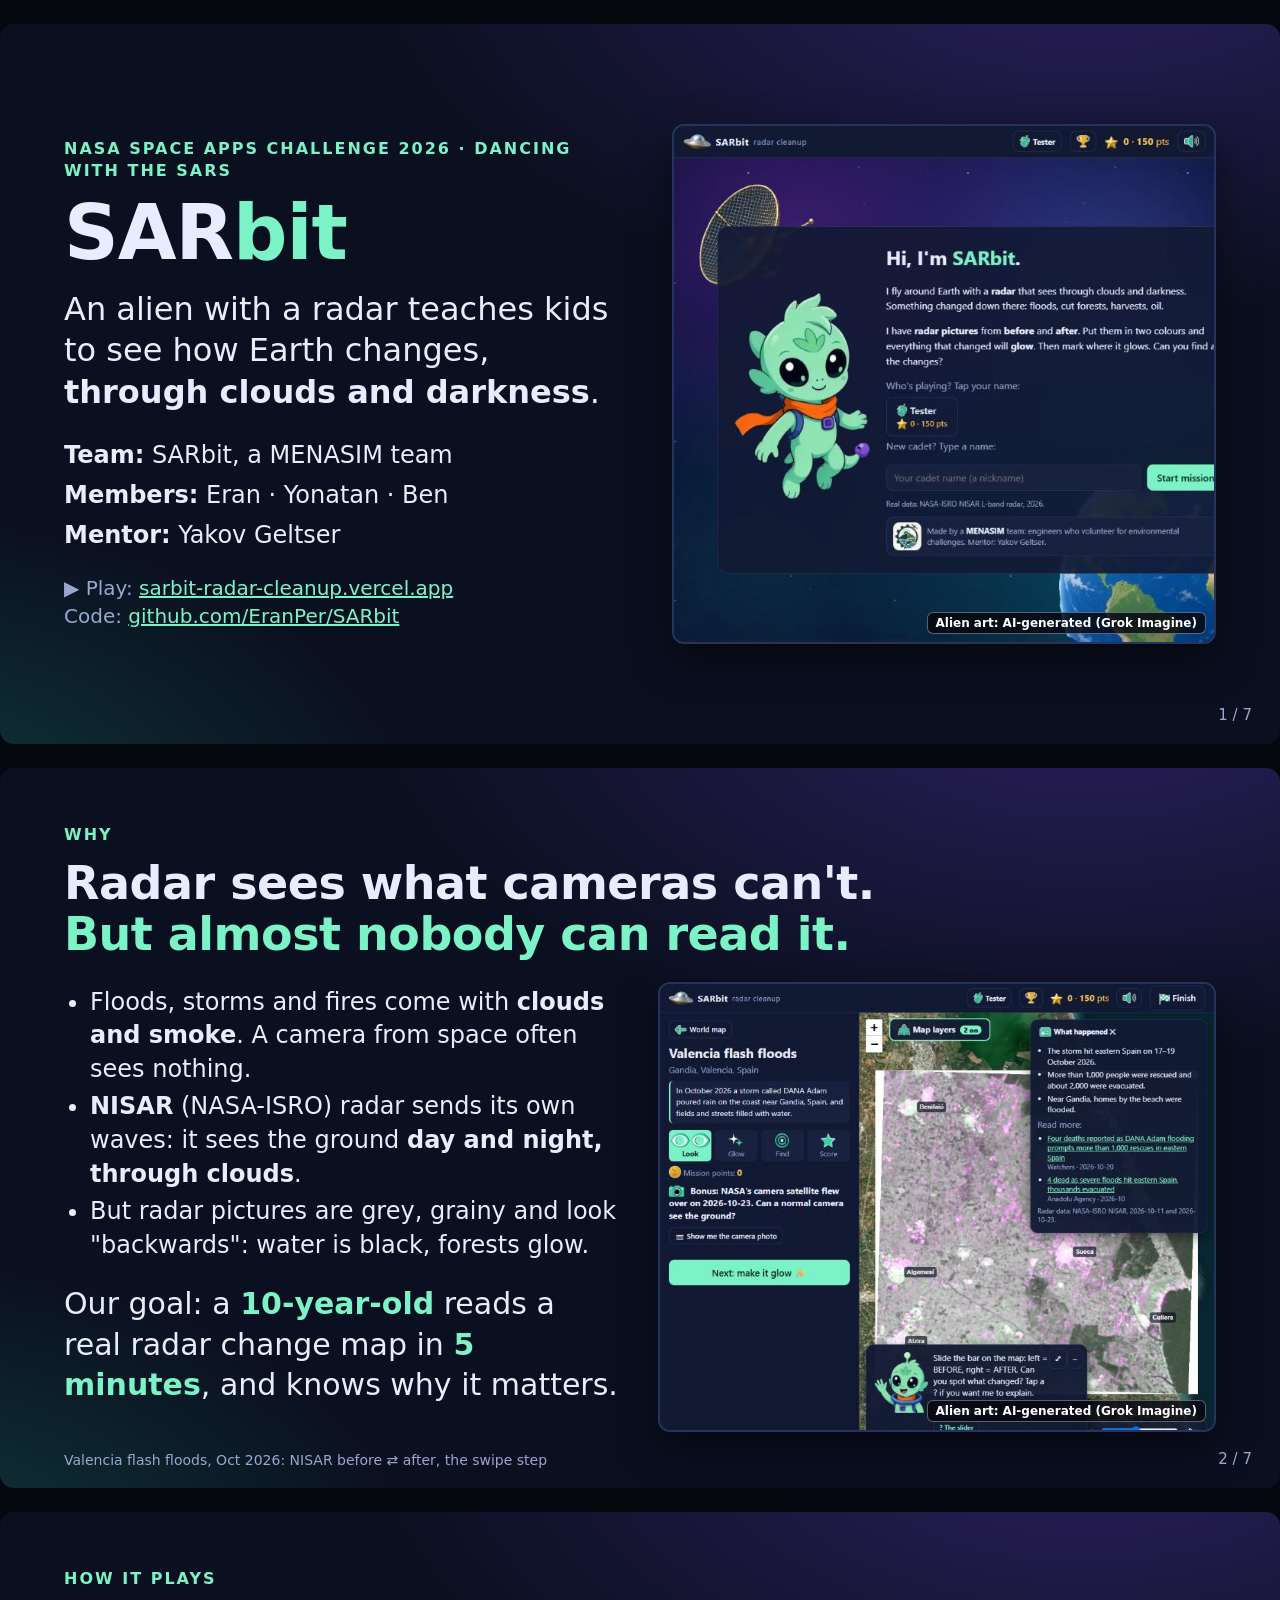
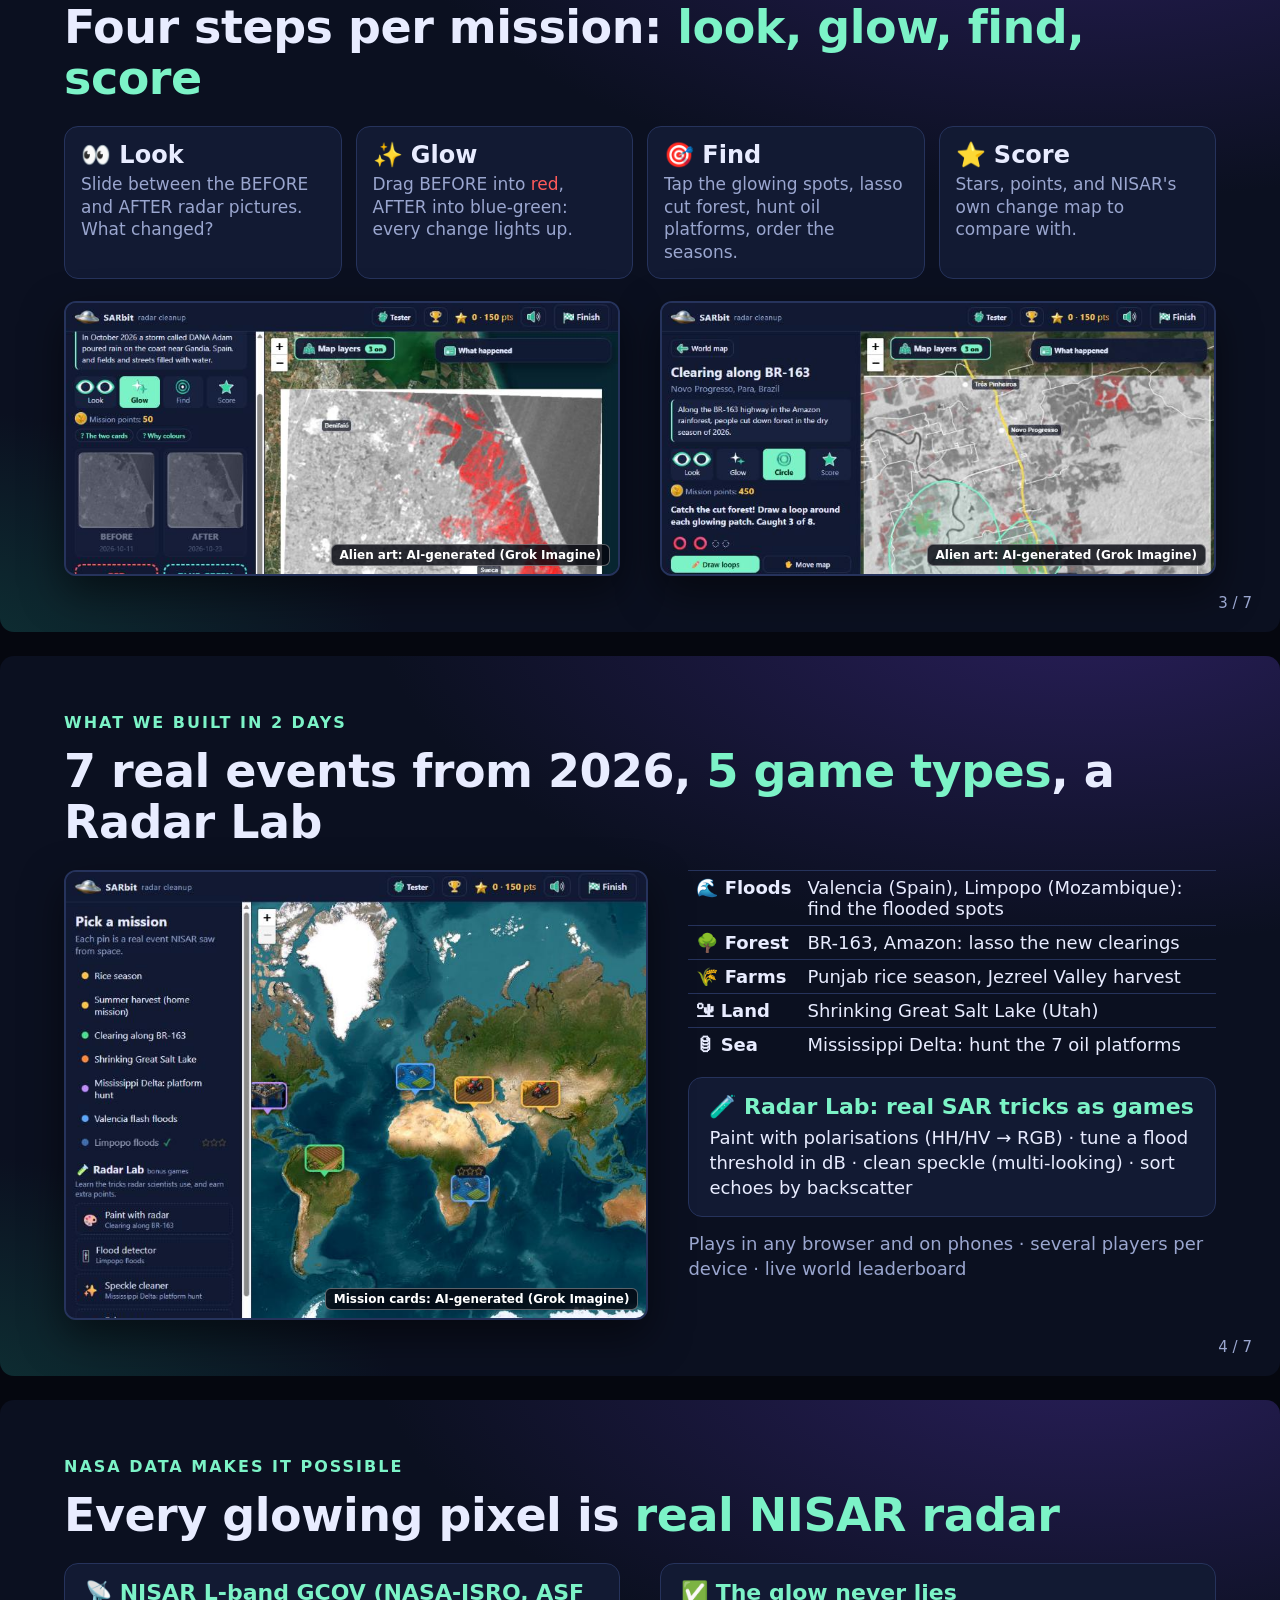
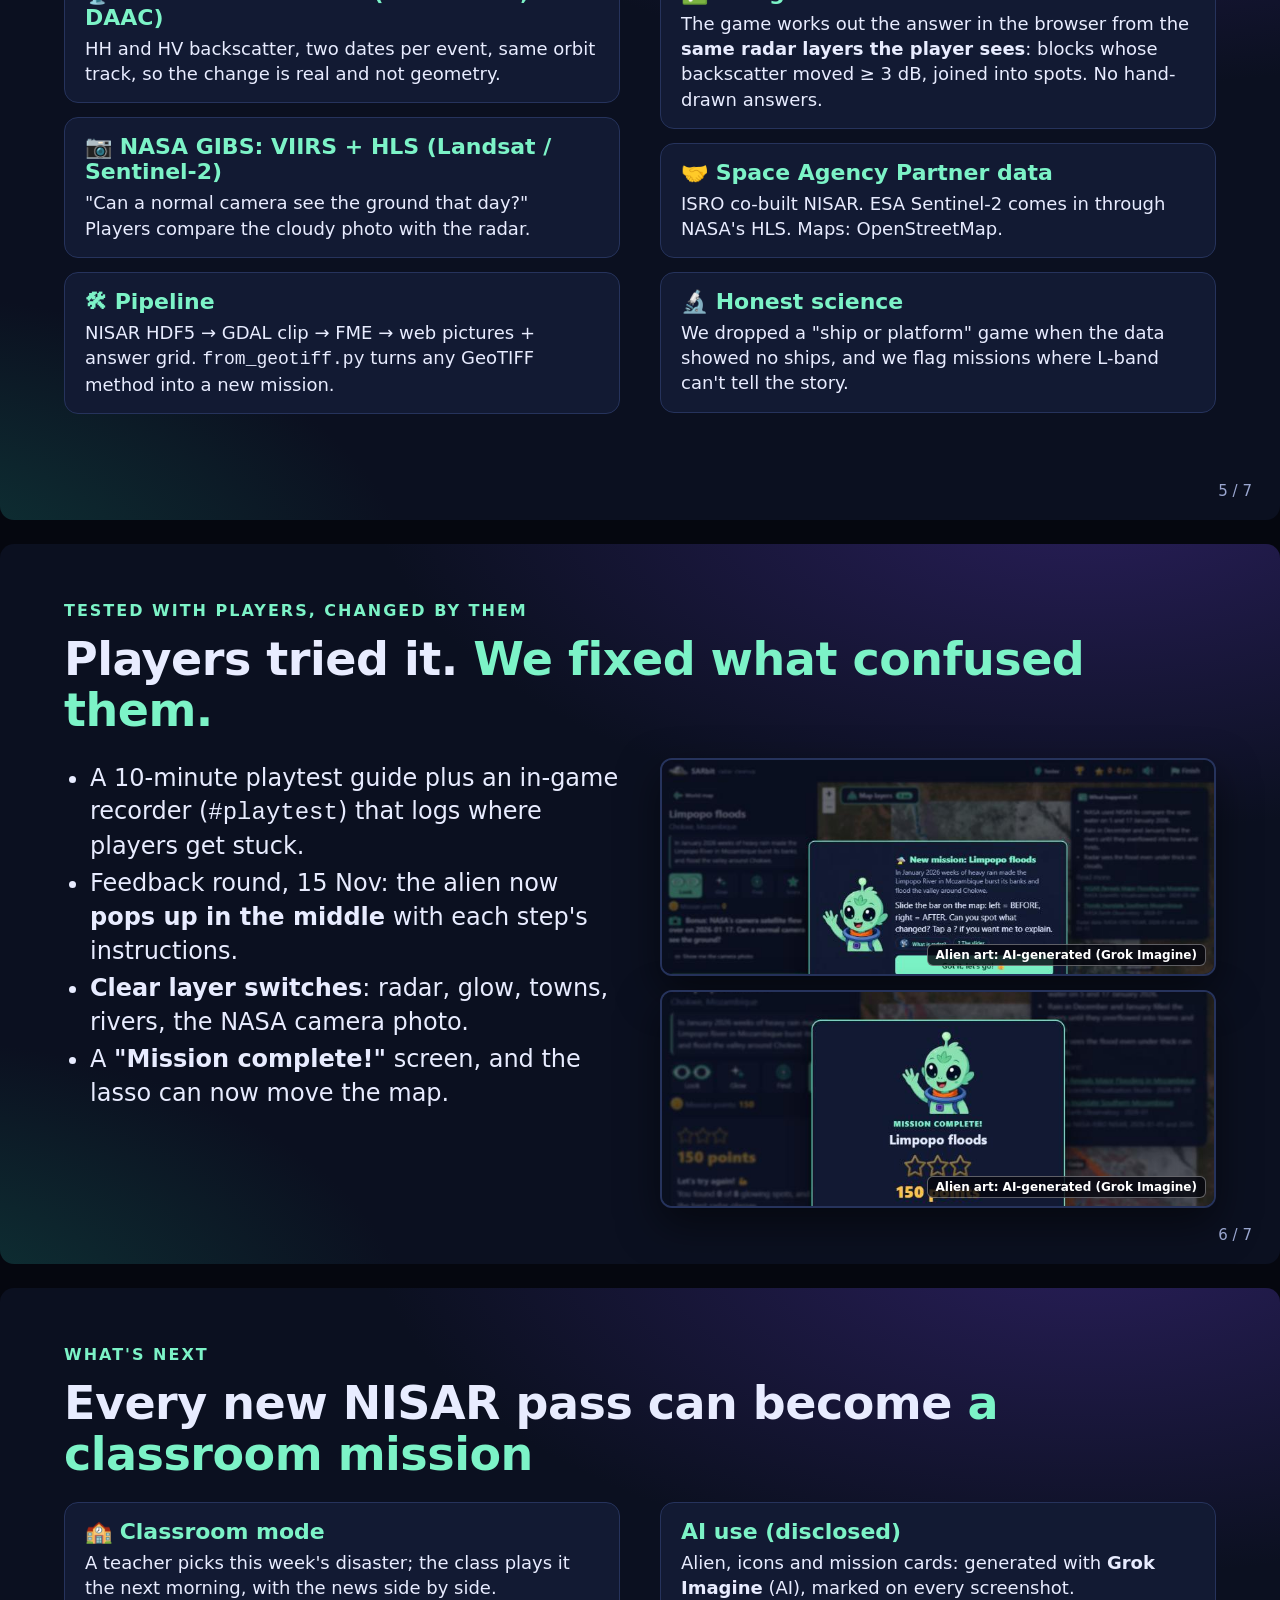
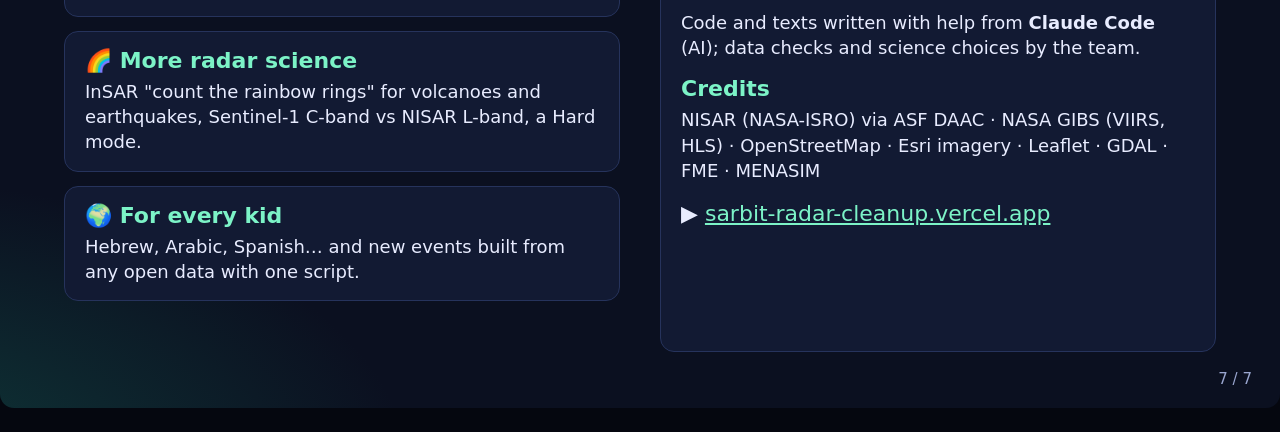
==== public/pitch/index.html @ 614bf273 "Project demo for Space Apps: 7-slide deck at /pitch/ and docs/SARbit-demo.pdf Co-Authored-By: Claude" ====
<!DOCTYPE html>
<html lang="en">
<head>
<meta charset="UTF-8">
<meta name="viewport" content="width=device-width, initial-scale=1.0">
<title>SARbit · Project Demo</title>
<meta name="description" content="SARbit: NASA Space Apps Challenge 2026 project demo (7 slides). Challenge: Dancing with the SARs.">
<style>
  :root { --bg: #0b1020; --panel: #121a33; --panel2: #18223f; --line: #26335c; --text: #e8ecff; --muted: #9aa6cf;
          --accent: #7cf3c7; --red: #ff5a5a; --gold: #ffc24a; --blue: #5aa8ff; }
  * { box-sizing: border-box; }
  html, body { margin: 0; background: #05070f; color: var(--text); font-family: system-ui, -apple-system, "Segoe UI", Roboto, sans-serif; }
  .deck { display: flex; flex-direction: column; align-items: center; gap: 24px; padding: 24px 0; }
  .slide { width: 1280px; height: 720px; flex: none; position: relative; overflow: hidden; border-radius: 14px;
           background: radial-gradient(1200px 600px at 85% -10%, #2a1f5c 0%, transparent 60%), radial-gradient(900px 500px at -10% 110%, #0f3a3a 0%, transparent 60%), var(--bg);
           padding: 56px 64px; display: flex; flex-direction: column; }
  .num { position: absolute; right: 28px; bottom: 20px; color: var(--muted); font-size: 15px; }
  .foot { position: absolute; left: 64px; bottom: 20px; color: var(--muted); font-size: 14px; }
  h1 { font-size: 76px; line-height: 1; margin: 0; letter-spacing: -1px; }
  h1 .acc, h2 .acc { color: var(--accent); }
  h2 { font-size: 46px; line-height: 1.1; margin: 0 0 22px; letter-spacing: -0.5px; }
  .kicker { color: var(--accent); font-weight: 800; letter-spacing: 2px; text-transform: uppercase; font-size: 16px; margin: 0 0 12px; }
  p, li { font-size: 24px; line-height: 1.4; }
  .muted { color: var(--muted); }
  .cols { display: flex; gap: 40px; flex: 1; min-height: 0; }
  .cols > * { min-width: 0; }
  .shot { position: relative; border-radius: 12px; overflow: hidden; border: 2px solid var(--line); box-shadow: 0 16px 40px rgba(0,0,0,.5); }
  .shot img { display: block; width: 100%; height: 100%; object-fit: cover; object-position: top left; }
  .ai { position: absolute; right: 8px; bottom: 8px; background: rgba(5,7,15,.82); color: #fff; font-size: 12px; font-weight: 700;
        padding: 3px 8px; border-radius: 6px; border: 1px solid rgba(255,255,255,.35); }
  .tag { display: inline-block; background: var(--panel2); border: 1px solid var(--line); border-radius: 999px; padding: 4px 14px; font-size: 18px; margin: 0 6px 8px 0; }
  .steps { display: grid; grid-template-columns: repeat(4, 1fr); gap: 14px; margin-bottom: 22px; }
  .step { background: var(--panel); border: 1px solid var(--line); border-radius: 14px; padding: 14px 16px; }
  .step b { display: block; font-size: 24px; margin-bottom: 4px; }
  .step > span { font-size: 17px; color: var(--muted); line-height: 1.35; display: block; }
  .card { background: var(--panel); border: 1px solid var(--line); border-radius: 14px; padding: 16px 20px; }
  .card h3 { margin: 0 0 6px; font-size: 22px; color: var(--accent); }
  .card p { margin: 0; font-size: 18px; color: var(--text); }
  ul.tight { margin: 0; padding-left: 26px; } ul.tight li { margin: 4px 0; }
  table { border-collapse: collapse; width: 100%; font-size: 18px; }
  td { padding: 6px 8px; border-top: 1px solid var(--line); vertical-align: top; }
  td:first-child { white-space: nowrap; font-weight: 700; }
  .big-q { font-size: 30px; line-height: 1.35; margin: 0 0 18px; }
  .acc { color: var(--accent); }
  .red { color: var(--red); } .gold { color: var(--gold); }
  a { color: var(--accent); }
  @media screen and (max-width: 1320px) { .deck { zoom: calc(100vw / 1330px); } }
  @media print {
    @page { size: 1280px 720px; margin: 0; }
    html, body { background: var(--bg); }
    .deck { padding: 0; gap: 0; display: block; zoom: 1 !important; }
    .slide { border-radius: 0; page-break-after: always; break-after: page; }
  }
</style>
</head>
<body>
<main class="deck">

<!-- 1 · title -->
<section class="slide">
  <div class="cols" style="align-items:center">
    <div style="flex:1.05">
      <p class="kicker">NASA Space Apps Challenge 2026 · Dancing with the SARs</p>
      <h1>SAR<span class="acc">bit</span></h1>
      <p style="font-size:32px;margin:18px 0 26px;line-height:1.3">An alien with a radar teaches kids to see how Earth changes, <b>through clouds and darkness</b>.</p>
      <p style="margin:0 0 6px"><b>Team:</b> SARbit, a MENASIM team</p>
      <p style="margin:0 0 6px"><b>Members:</b> Eran · Yonatan · Ben</p>
      <p style="margin:0 0 22px"><b>Mentor:</b> Yakov Geltser</p>
      <p class="muted" style="font-size:20px;margin:0">▶ Play: <a href="https://sarbit-radar-cleanup.vercel.app">sarbit-radar-cleanup.vercel.app</a><br>Code: <a href="https://github.com/EranPer/SARbit">github.com/EranPer/SARbit</a></p>
    </div>
    <div class="shot" style="flex:1;height:520px"><img src="img/intro.jpg" alt="SARbit start screen"><span class="ai">Alien art: AI-generated (Grok Imagine)</span></div>
  </div>
  <span class="num">1 / 7</span>
</section>

<!-- 2 · intro: the problem -->
<section class="slide">
  <p class="kicker">Why</p>
  <h2>Radar sees what cameras can't.<br><span class="acc">But almost nobody can read it.</span></h2>
  <div class="cols">
    <div style="flex:1">
      <ul class="tight">
        <li>Floods, storms and fires come with <b>clouds and smoke</b>. A camera from space often sees nothing.</li>
        <li><b>NISAR</b> (NASA-ISRO) radar sends its own waves: it sees the ground <b>day and night, through clouds</b>.</li>
        <li>But radar pictures are grey, grainy and look "backwards": water is black, forests glow.</li>
      </ul>
      <p class="big-q" style="margin-top:22px">Our goal: a <b class="acc">10-year-old</b> reads a real radar change map in <b class="acc">5 minutes</b>, and knows why it matters.</p>
    </div>
    <div class="shot" style="flex:1"><img src="img/look.jpg" alt="Valencia floods: before and after radar pictures with a slider"><span class="ai">Alien art: AI-generated (Grok Imagine)</span></div>
  </div>
  <span class="foot">Valencia flash floods, Oct 2026: NISAR before ⇄ after, the swipe step</span>
  <span class="num">2 / 7</span>
</section>

<!-- 3 · how it plays -->
<section class="slide">
  <p class="kicker">How it plays</p>
  <h2>Four steps per mission: <span class="acc">look, glow, find, score</span></h2>
  <div class="steps">
    <div class="step"><b>👀 Look</b><span>Slide between the BEFORE and AFTER radar pictures. What changed?</span></div>
    <div class="step"><b>✨ Glow</b><span>Drag BEFORE into <span class="red">red</span>, AFTER into blue-green: every change lights up.</span></div>
    <div class="step"><b>🎯 Find</b><span>Tap the glowing spots, lasso cut forest, hunt oil platforms, order the seasons.</span></div>
    <div class="step"><b>⭐ Score</b><span>Stars, points, and NISAR's own change map to compare with.</span></div>
  </div>
  <div class="cols">
    <div class="shot" style="flex:1"><img src="img/glow.jpg" alt="The glow step: flooded fields glow red near Valencia"><span class="ai">Alien art: AI-generated (Grok Imagine)</span></div>
    <div class="shot" style="flex:1"><img src="img/lasso.jpg" alt="The lasso game: loops catch forest clearings along the BR-163 highway"><span class="ai">Alien art: AI-generated (Grok Imagine)</span></div>
  </div>
  <span class="num">3 / 7</span>
</section>

<!-- 4 · what's in it -->
<section class="slide">
  <p class="kicker">What we built in 2 days</p>
  <h2>7 real events from 2026, <span class="acc">5 game types</span>, a Radar Lab</h2>
  <div class="cols">
    <div class="shot" style="flex:1.1"><img src="img/world.jpg" alt="World map of SARbit missions"><span class="ai">Mission cards: AI-generated (Grok Imagine)</span></div>
    <div style="flex:1">
      <table>
        <tr><td>🌊 Floods</td><td>Valencia (Spain), Limpopo (Mozambique): find the flooded spots</td></tr>
        <tr><td>🌳 Forest</td><td>BR-163, Amazon: lasso the new clearings</td></tr>
        <tr><td>🌾 Farms</td><td>Punjab rice season, Jezreel Valley harvest</td></tr>
        <tr><td>🏜 Land</td><td>Shrinking Great Salt Lake (Utah)</td></tr>
        <tr><td>🛢 Sea</td><td>Mississippi Delta: hunt the 7 oil platforms</td></tr>
      </table>
      <div class="card" style="margin-top:16px"><h3>🧪 Radar Lab: real SAR tricks as games</h3>
        <p>Paint with polarisations (HH/HV → RGB) · tune a flood threshold in dB · clean speckle (multi-looking) · sort echoes by backscatter</p></div>
      <p class="muted" style="font-size:18px;margin-top:14px">Plays in any browser and on phones · several players per device · live world leaderboard</p>
    </div>
  </div>
  <span class="num">4 / 7</span>
</section>

<!-- 5 · NASA data -->
<section class="slide">
  <p class="kicker">NASA data makes it possible</p>
  <h2>Every glowing pixel is <span class="acc">real NISAR radar</span></h2>
  <div class="cols">
    <div style="flex:1;display:grid;gap:14px;align-content:start">
      <div class="card"><h3>📡 NISAR L-band GCOV (NASA-ISRO, ASF DAAC)</h3><p>HH and HV backscatter, two dates per event, same orbit track, so the change is real and not geometry.</p></div>
      <div class="card"><h3>📷 NASA GIBS: VIIRS + HLS (Landsat / Sentinel-2)</h3><p>"Can a normal camera see the ground that day?" Players compare the cloudy photo with the radar.</p></div>
      <div class="card"><h3>🛠 Pipeline</h3><p>NISAR HDF5 → GDAL clip → FME → web pictures + answer grid. <code>from_geotiff.py</code> turns any GeoTIFF method into a new mission.</p></div>
    </div>
    <div style="flex:1;display:grid;gap:14px;align-content:start">
      <div class="card"><h3>✅ The glow never lies</h3><p>The game works out the answer in the browser from the <b>same radar layers the player sees</b>: blocks whose backscatter moved ≥ 3 dB, joined into spots. No hand-drawn answers.</p></div>
      <div class="card"><h3>🤝 Space Agency Partner data</h3><p>ISRO co-built NISAR. ESA Sentinel-2 comes in through NASA's HLS. Maps: OpenStreetMap.</p></div>
      <div class="card"><h3>🔬 Honest science</h3><p>We dropped a "ship or platform" game when the data showed no ships, and we flag missions where L-band can't tell the story.</p></div>
    </div>
  </div>
  <span class="num">5 / 7</span>
</section>

<!-- 6 · tested with players -->
<section class="slide">
  <p class="kicker">Tested with players, changed by them</p>
  <h2>Players tried it. <span class="acc">We fixed what confused them.</span></h2>
  <div class="cols">
    <div style="flex:1">
      <ul class="tight">
        <li>A 10-minute playtest guide plus an in-game recorder (<code>#playtest</code>) that logs where players get stuck.</li>
        <li>Feedback round, 15 Nov: the alien now <b>pops up in the middle</b> with each step's instructions.</li>
        <li><b>Clear layer switches</b>: radar, glow, towns, rivers, the NASA camera photo.</li>
        <li>A <b>"Mission complete!"</b> screen, and the lasso can now move the map.</li>
      </ul>
    </div>
    <div style="flex:1;display:flex;flex-direction:column;gap:14px">
      <div class="shot" style="flex:1"><img src="img/popup.jpg" alt="The alien's instructions pop up in the middle of the screen"><span class="ai">Alien art: AI-generated (Grok Imagine)</span></div>
      <div class="shot" style="flex:1"><img src="img/done.jpg" alt="Mission complete pop-up with stars and points" style="object-position:center 30%"><span class="ai">Alien art: AI-generated (Grok Imagine)</span></div>
    </div>
  </div>
  <span class="num">6 / 7</span>
</section>

<!-- 7 · future -->
<section class="slide">
  <p class="kicker">What's next</p>
  <h2>Every new NISAR pass can become <span class="acc">a classroom mission</span></h2>
  <div class="cols">
    <div style="flex:1;display:grid;gap:14px;align-content:start">
      <div class="card"><h3>🏫 Classroom mode</h3><p>A teacher picks this week's disaster; the class plays it the next morning, with the news side by side.</p></div>
      <div class="card"><h3>🌈 More radar science</h3><p>InSAR "count the rainbow rings" for volcanoes and earthquakes, Sentinel-1 C-band vs NISAR L-band, a Hard mode.</p></div>
      <div class="card"><h3>🌍 For every kid</h3><p>Hebrew, Arabic, Spanish… and new events built from any open data with one script.</p></div>
    </div>
    <div style="flex:1">
      <div class="card" style="height:100%">
        <h3>AI use (disclosed)</h3>
        <p style="margin-bottom:10px">Alien, icons and mission cards: generated with <b>Grok Imagine</b> (AI), marked on every screenshot.</p>
        <p style="margin-bottom:10px">Code and texts written with help from <b>Claude Code</b> (AI); data checks and science choices by the team.</p>
        <h3 style="margin-top:16px">Credits</h3>
        <p>NISAR (NASA-ISRO) via ASF DAAC · NASA GIBS (VIIRS, HLS) · OpenStreetMap · Esri imagery · Leaflet · GDAL · FME · MENASIM</p>
        <p style="margin-top:16px;font-size:22px">▶ <a href="https://sarbit-radar-cleanup.vercel.app">sarbit-radar-cleanup.vercel.app</a></p>
      </div>
    </div>
  </div>
  <span class="num">7 / 7</span>
</section>

</main>
</body>
</html>
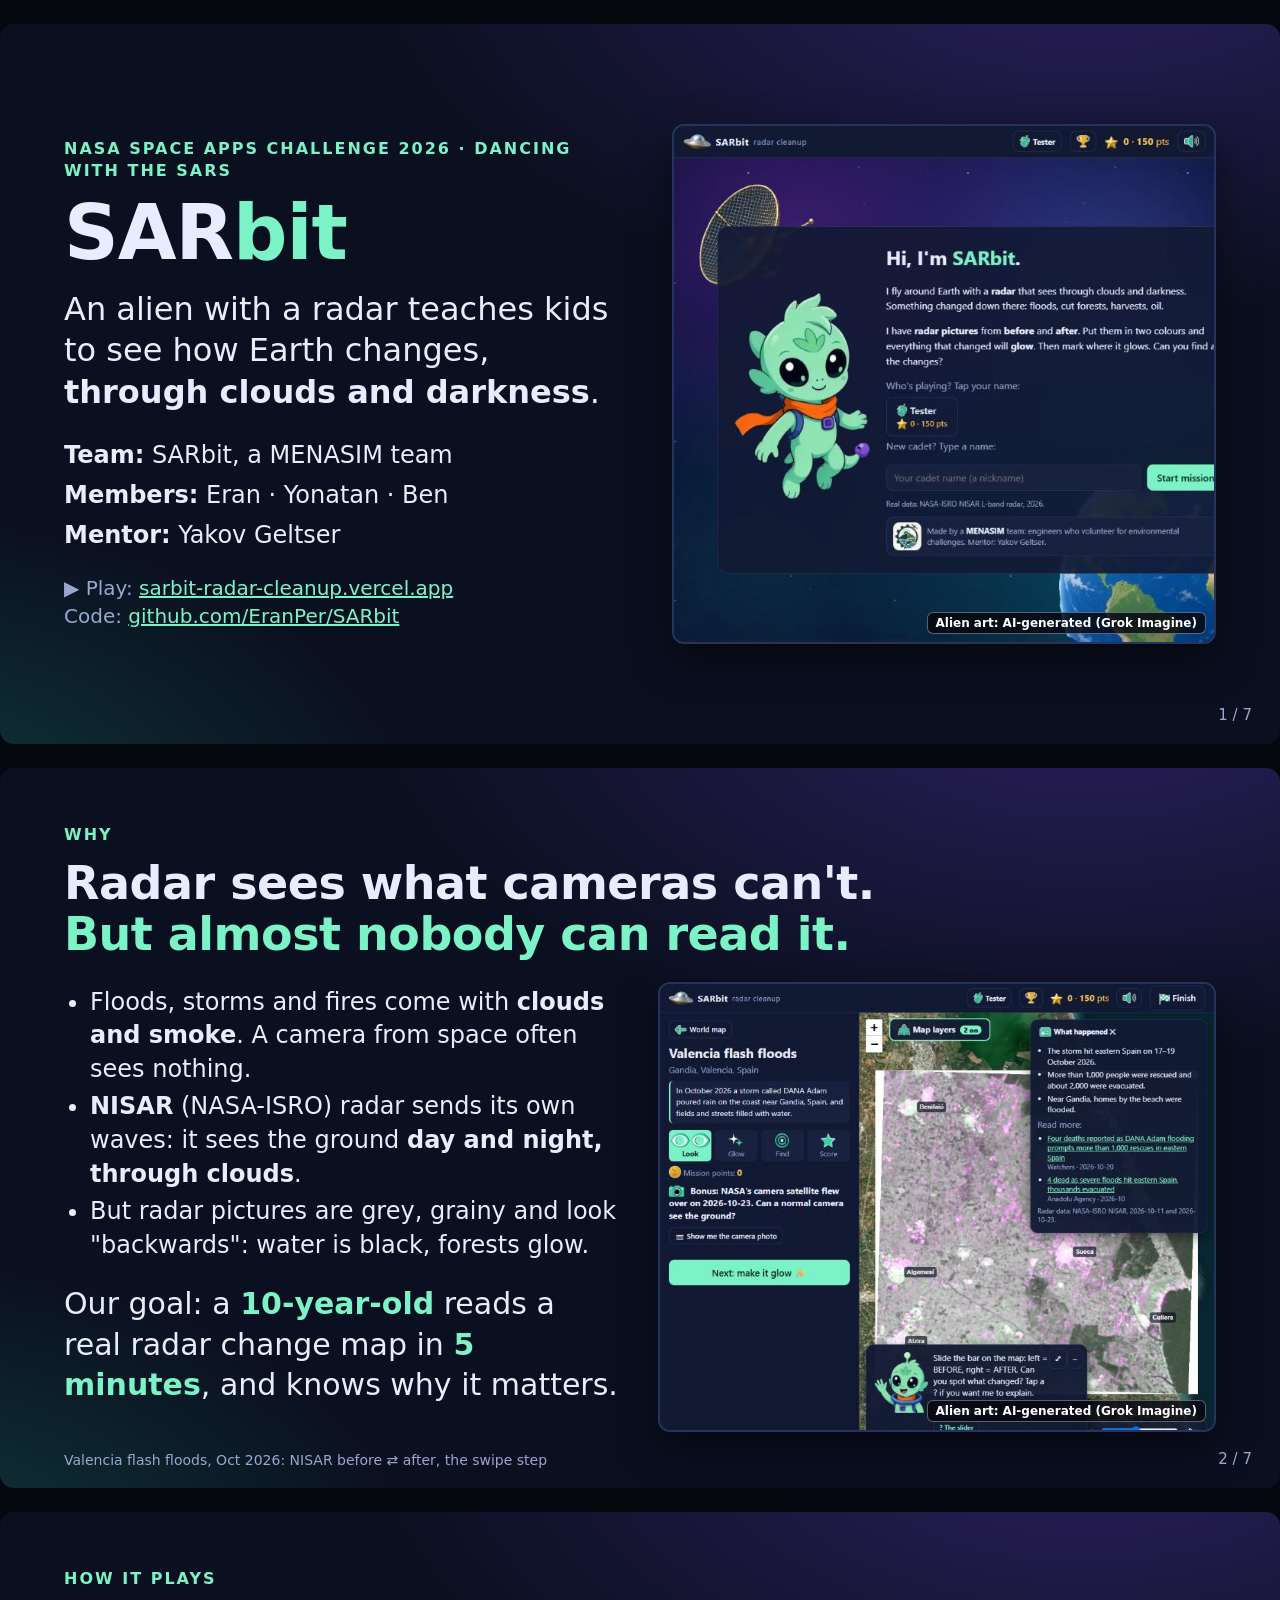
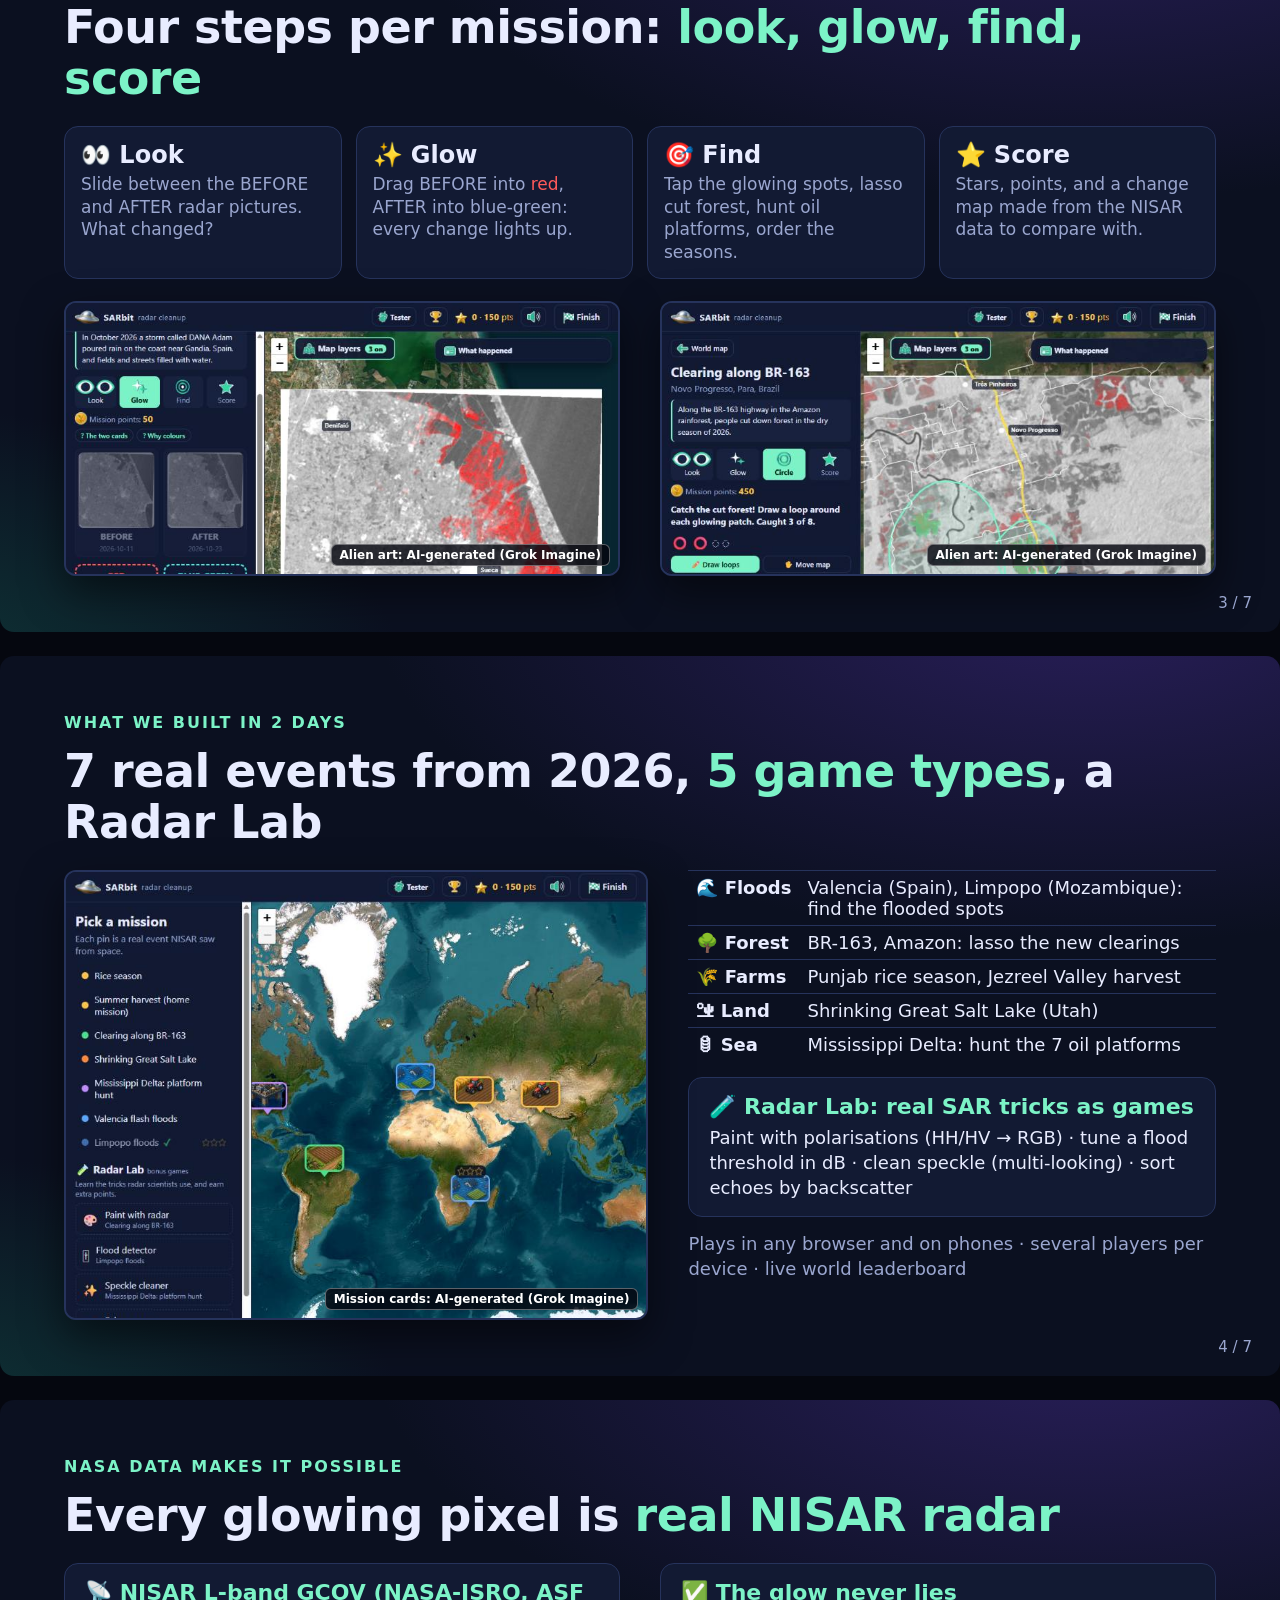
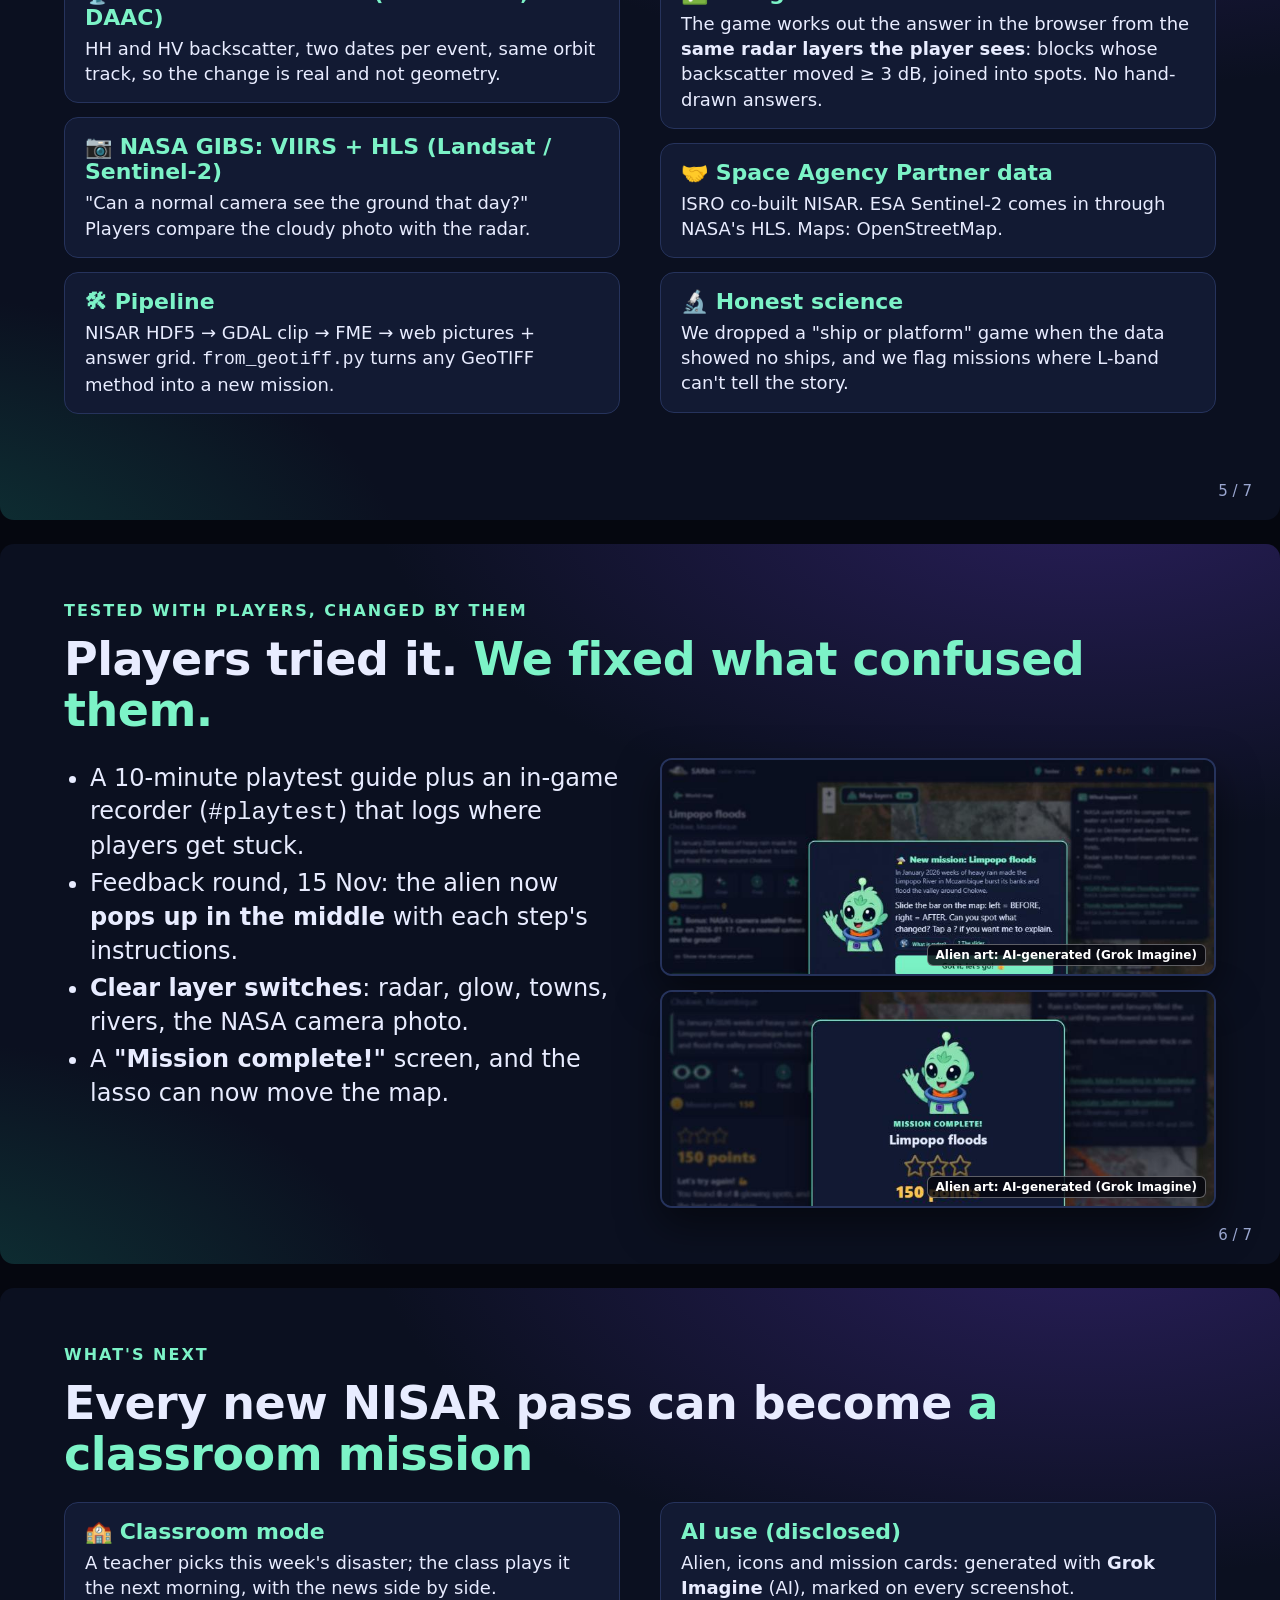
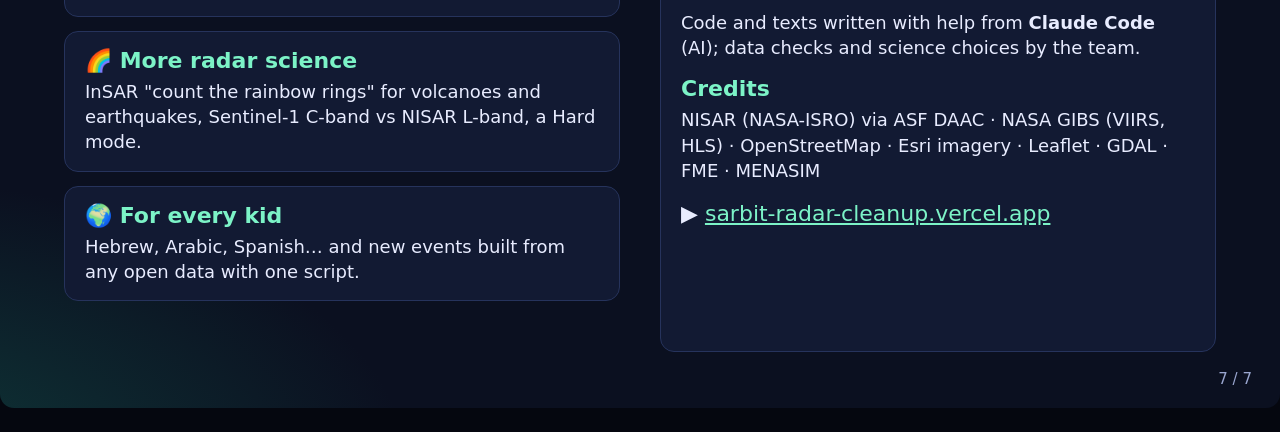
==== commit ce605611: "README: Space Apps Tel Aviv 2026 line; the change map is credited as made by the team from NISAR dat" ====
--- a/public/pitch/index.html
+++ b/public/pitch/index.html
@@ -5,6 +5,13 @@
 <meta name="viewport" content="width=device-width, initial-scale=1.0">
 <title>SARbit · Project Demo</title>
 <meta name="description" content="SARbit: NASA Space Apps Challenge 2026 project demo (7 slides). Challenge: Dancing with the SARs.">
+<link rel="icon" href="../art/ufo.webp" type="image/webp">
+<meta property="og:type" content="website">
+<meta property="og:title" content="SARbit · Project Demo (NASA Space Apps 2026)">
+<meta property="og:description" content="7 slides: a kids' game that reads real NASA-ISRO NISAR radar. Challenge: Dancing with the SARs.">
+<meta property="og:url" content="https://sarbit-radar-cleanup.vercel.app/pitch/">
+<meta property="og:image" content="https://sarbit-radar-cleanup.vercel.app/pitch/img/glow.jpg">
+<meta name="twitter:card" content="summary_large_image">
 <style>
   :root { --bg: #0b1020; --panel: #121a33; --panel2: #18223f; --line: #26335c; --text: #e8ecff; --muted: #9aa6cf;
           --accent: #7cf3c7; --red: #ff5a5a; --gold: #ffc24a; --blue: #5aa8ff; }
@@ -100,7 +107,7 @@
     <div class="step"><b>👀 Look</b><span>Slide between the BEFORE and AFTER radar pictures. What changed?</span></div>
     <div class="step"><b>✨ Glow</b><span>Drag BEFORE into <span class="red">red</span>, AFTER into blue-green: every change lights up.</span></div>
     <div class="step"><b>🎯 Find</b><span>Tap the glowing spots, lasso cut forest, hunt oil platforms, order the seasons.</span></div>
-    <div class="step"><b>⭐ Score</b><span>Stars, points, and NISAR's own change map to compare with.</span></div>
+    <div class="step"><b>⭐ Score</b><span>Stars, points, and a change map made from the NISAR data to compare with.</span></div>
   </div>
   <div class="cols">
     <div class="shot" style="flex:1"><img src="img/glow.jpg" alt="The glow step: flooded fields glow red near Valencia"><span class="ai">Alien art: AI-generated (Grok Imagine)</span></div>
